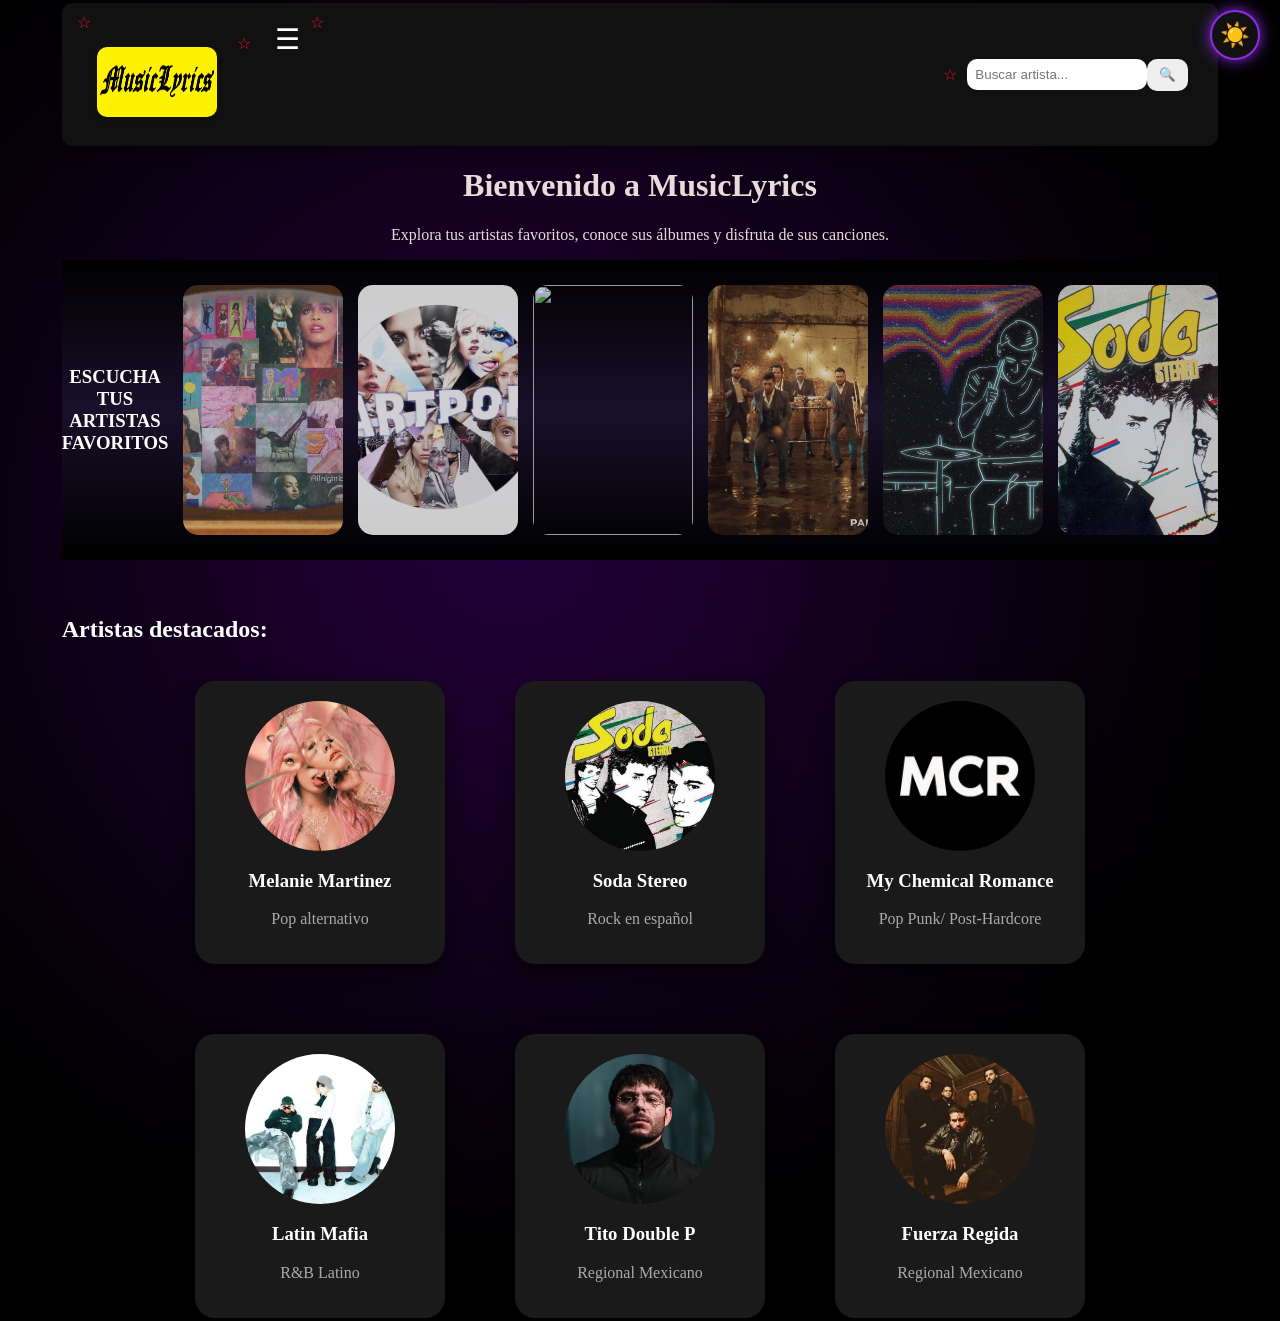
==== index.html @ 76484d8f "Telefono" ====
<!DOCTYPE html>
<html>

<head>
    <meta charset="UTF-8">
    <meta name="viewport" content="width=device-width, initial-scale=1.0">
    <link rel="stylesheet" href="MELANIE MARTINEZ.css">
</head>

<body style="font-family: 'Times New Roman', Times, serif;">
<center>

<table class="pagina">

<tr>
<td>

<nav class="menu-principal">
    <ul class="menu">

        <li>
            <a href="index.html">
                <img src="LOGO2.png" alt="Logo de MusicLyrics"
                width="120"
                height="70"
                style="box-shadow: 0 4px 8px rgba(0,0,0,0.1); border-radius:10px; overflow:hidden;">
            </a>
        </li>

        <li>
            <button class="menu-btn" onclick="toggleMenu()">☰</button>

            <div id="menuDesplegable" class="menu-contenido">
                <a href="index.html">🏠 Inicio</a>
                <a href="ACERCA.html">ℹ️ Acerca de esta página</a>
                <a href="creditos.html">👥 Créditos</a>
            </div>
        </li>

        <li>
            <button id="modo">☀️</button>
        </li>

        <li class="buscador">
            <input 
                id="buscarArtista" 
                type="text" 
                oninput="sugerenciasArtistas()" 
                onkeydown="enterBuscar(event)"
                placeholder="Buscar artista...">

            <button onclick="buscarArtista()">🔍</button>

            <div id="listaSugerencias"></div>
        </li>

    </ul>
</nav>

<Center>
<h1>Bienvenido a MusicLyrics</h1>
<p>Explora tus artistas favoritos, conoce sus álbumes y disfruta de sus canciones.</p>
</Center>
<div class="collage-artistas">
<H3 align="center">ESCUCHA TUS ARTISTAS FAVORITOS</H3>
    <img src="COLLAGE.gif">
    <img src="COLLAGE2.gif">
    <img src="GAY.gif">
    <img src="COLLAGE4.gif">
    <img src="COLLAGE5.gif">
    <img src="COLLAGE6.gif">
</div>
<br><br>

<h2 style="font-family: 'Times New Roman', Times, serif;">Artistas destacados:</h2>
<br>

<div class="contenedor-artistas">

    <div class="tarjeta-artista">
        <a href="MELANIE MARTINEZ.html">
            <img src="MELANIE.jpg">
        </a>
        <h3>Melanie Martinez</h3>
        <p>Pop alternativo</p>
    </div>


    <div class="tarjeta-artista">
        <a href="Soda Stereo.html">
            <img src="Soda Stereo.jpg">
        </a>
        <h3>Soda Stereo</h3>
        <p>Rock en español</p>
    </div>

        <div class="tarjeta-artista">
        <a href="My Chemical Romance.html">
            <img src="MCR.jpg">
        </a>
        <h3>My Chemical Romance</h3>
        <p>Pop Punk/ Post-Hardcore</p>
    </div>
        <div class="tarjeta-artista">
        <a href="Latin Mafia.html">
            <img src="Latin Mafia.jpg">
        </a>
        <h3>Latin Mafia</h3>
        <p>R&B Latino</p>
    </div>
        <div class="tarjeta-artista">
        <a href="Tito Double P.html">
            <img src="Tito Double P.jpg">
        </a>
        <h3>Tito Double P</h3>
        <p>Regional Mexicano</p>
    </div>
        <div class="tarjeta-artista">
        <a href="Fuerza Regida.html">
            <img src="Fuerza Regida.jpg">
        </a>
        <h3>Fuerza Regida</h3>
        <p>Regional Mexicano</p>
    </div>
</div>

</td>
</tr>
</table>

</center>
<script src="MELANIE MARTINEZ.JS"> </script>
</body>
</html>
---- MELANIE MARTINEZ.css ----
* {
    box-sizing: border-box;
}

.perfil img{
    border-radius: 50%;
    object-fit: cover;
}

.perfil{
    display: flex;
    align-items: center;
    gap: 30px;

    background: #161616;
    border-radius: 18px;
    padding: 20px;

    box-shadow: 0 0 20px rgba(255, 105, 180, .20);
    transition: .3s;
}

.perfil:hover{
    box-shadow: 0 0 35px rgba(255, 105, 180, .45);
    transform: translateY(-3px);
}

h1 {color:rgb(234, 219, 219)}
p {color:rgb(234, 219, 219)}

body{
    background-color:#000;
    font-family:Arial, Helvetica, sans-serif;
    color:white;
    margin:0;
    padding:20px;
}


/* Menú principal */
.menu-principal {
    background-color: #111;
    font-family: Arial, sans-serif;
    border-radius: 10px;
    margin-bottom: 10px;
    transition: 0.5s;
    box-shadow: 0 5px 15px rgba(0,0,0,0.3);
}

body.claro .menu-principal {
    background-color: #aa95fa;
}

.menu {
    list-style: none;
    margin: 0;
    padding: 0;
    display: flex;
}

.menu > li {
    position: relative;  /* Necesario para el submenú */
}

.menu > li > a {
    display: block;
    padding: 15px 20px;
    color: white;
    text-decoration: none;
}

.menu > li > a:hover {
    background-color: #555;
}

/* Submenú - oculto por defecto */
.submenu {
    position: absolute;
    top: 100%;
    left: 0;
    background-color: #444;
    list-style: none;
    padding: 0;
    margin: 0;
    min-width: 200px;
    display: none;  /* Oculta el submenú */
}

/* Mostrar submenú al pasar el mouse */
.menu > li:hover .submenu {
    display: block;  /* Muestra el submenú */
}

/* Estilo de los items del submenú */
.submenu li a {
    display: block;
    padding: 10px 15px;
    color: white;
    text-decoration: none;
    border-bottom: 1px solid #555;
}

.submenu li a:hover {
    background-color: #666;
}

/* Opcional: quitar borde inferior al último */
.submenu li:last-child a {
    border-bottom: none;
}

.buscador {
    display: flex;
    align-items: center;
    margin-left: auto;
    position:relative;
}

.buscador input {
    width: 180px;
    padding: 8px;
    border-radius: 10px;
    border: none;
}

.buscador button {
    padding: 8px 12px;
    border-radius: 10px;
    border: none;
    cursor: pointer;
}


.contenido-cancion{
    display:flex;
    gap:30px;
}


.letra{
    width:60%;
}


.video{
    width:40%;
}


.video iframe{
    width:100%;
    height:250px;
}

#letra{
    white-space: pre-line;
}

.albumes > details > summary{
    font-size: 22px;
    font-weight: bold;
    color: #ff80bf;
    cursor: pointer;
    margin-top: 15px;
    font-family: cursive;
}

.albumes details details summary{
    font-size: 16px;
    font-weight: normal;
    color: white;
    margin-left: 20px;
    cursor: pointer;
}

.contenedor{
    display:flex;
    gap:30px;
    align-items:flex-start;
}

.albumes{
    width:45%;
}

.contenido{
    width:55%;
    position:sticky;
    top:20px;
}


#letra{
    color: white;
}



.albumes > details > summary{
    font-size: 22px;
    font-weight: bold;
    color: #ff80bf;
    cursor: pointer;
    margin-top: 15px;
    font-family: cursive;
}


.album{
    display: flex;
    align-items: flex-start;
    gap: 20px;
    margin-bottom: 30px;
}

.album img{
    flex-shrink: 0;
}

.album details{
    margin: 0;
}

.album summary{
    font-size: 22px;
    font-weight: bold;
    color: white;
    font-family: cursive;
    cursor: pointer;
}

#audio{
    width: 60%;
}

button{
    font-family: 'Times New Roman', Times, serif;
}

.buscador{
    position: relative;
    margin-right:15px;
    font-family: 'Times New Roman', Times, serif;
}

#listaSugerencias{
    position:absolute;
    top:100%;
    left:0;
    background:#444;
    color:white;
    width:180px;
    z-index:10;
    border-radius:5px;
    overflow:hidden;
    font-size:14px;
}

#listaSugerencias div{
    padding:5px 10px;
    cursor:pointer;
    line-height:1.2;
}

#listaSugerencias div:hover{
    background:#666;
}

html{
    background:black;
}

.instagram{
    background: linear-gradient(
        45deg,
        #833AB4,
        #C13584,
        #E1306C,
        #FCAF45
    );
    -webkit-background-clip: text;
    -webkit-text-fill-color: transparent;
    text-decoration: none;
    font-weight: bold;
}

.facebook:link,
.facebook:visited{
    background: linear-gradient(
        45deg,
        #1877F2,
        #3B82F6,
        #60A5FA
    );
    -webkit-background-clip: text;
    -webkit-text-fill-color: transparent;
    text-decoration: none;
    font-weight: bold;
}

.x:link,
.x:visited{
    background: linear-gradient(
        45deg,
        #4d4646,
        #fefbfb,
        #6d65653f
    );
    -webkit-background-clip: text;
    -webkit-text-fill-color: transparent;
    text-decoration: none;
    font-weight: bold;
}

.letras.link,
.letras.visited{
    background: linear-gradient(
        45deg,
        #75de65,
        #a7b352,
        #7eae1d
    );
    -webkit-background-clip: text;
    -webkit-text-fill-color: transparent;
    text-decoration: none;
    font-weight: bold;
}

.facebook:hover{
    opacity: 0.8;
}

.youtube{
    color: #ff6b6b;
    text-decoration: none;
}

.youtube:hover{
    color: #ff9999;
}

.x{
    color: white;
    text-decoration: none;
}

.x:hover{
    color: white;
}

.letras{
    color: rgb(166, 217, 84);
    text-decoration: none;
}

.letras:hover{
    color: aquamarine;
}

.menu{
    position: relative;
}

.menu-btn{
    font-size:28px;
    background:none;
    border:none;
    color:white;
    cursor:pointer;
    padding:10px;
}

.menu-btn:hover{
    background: none;
    color: inherit;
        transform: scale(1.25);
    transition: 0.3s;
}

.menu-contenido{
    
    display:none;
    position:absolute;
    top:50px;
    left:0;
    background:#1d1d1d;
    min-width:220px;
    border-radius:10px;
    overflow:hidden;
    box-shadow:0 0 10px rgba(0,0,0,.5);
    z-index:1000;
}

.menu-contenido a{
    display:block;
    color:white;
    text-decoration:none;
    padding:15px;
    transition:.3s;
font-family: "Times New Roman", serif;
}

.menu-contenido a:hover{
    background:#6d28d9;
}

button{
    border:none;
    border-radius:8px;
    padding:8px 14px;
    cursor:pointer;
}

button:hover{
    background:#a855f7;
}

nav{
    padding: 10px 15px;
    align-items: center;
    width: 100%;
    box-sizing: border-box;
    margin: 0;
}

img:hover{
    transform: scale(1.05);
    transition: 0.3s;
}

#descargarCancion button{
    margin-top:10px;
    padding:8px 18px;
    border:none;
    border-radius:8px;
    background:#8e44ad;
    color:white;
    cursor:pointer;
    font-size:16px;
    transition:.3s;
}

#descargarCancion button:hover{
    background:#a85bd8;
    transform:scale(1.05);
}


.collage-artistas{
    width:100%;
    height:300px;
    display:flex;
    justify-content:center;
    align-items:center;
    gap:15px;
    overflow:hidden;
background: linear-gradient(
    to bottom,
    #000,
    #19102a,
    #000
);
}

.collage-artistas img{
    width:160px;
    height:250px;
    object-fit:cover;
    border-radius:15px;
    transition:.5s;
    opacity:.8;
}


.collage-artistas img:hover{
    transform:scale(1.15);
    opacity:1;
}

.tarjeta-artista{
    width: 250px;
    background: #1a1a1a;
    border-radius: 20px;
    padding: 20px;
    text-align: center;
    box-shadow: 0px 8px 20px rgba(0,0,0,0.5);
    transition: 0.3s;
}

.tarjeta-artista img{
    width: 150px;
    height: 150px;
    border-radius: 50%;
    object-fit: cover;
}

.tarjeta-artista:hover{
    transform: translateY(-10px);
}

.tarjeta-artista h3{
    color: white;
    margin-top: 15px;
}

.tarjeta-artista p{
    color: #aaa;
}

.contenedor-artistas{
    display: flex;
    flex-wrap: wrap;
    justify-content: center;
    gap: 70px;
}


/* Modo claro */
body.claro .tarjeta-artista{

    background:#ffffff;
    color:#111;
    box-shadow:0 8px 20px rgba(0,0,0,0.2);

}

.tarjeta-artista{

    background:#1a1a1a;
    color:white;

}

#modo{
    width: 50px;
    height: 50px;
    border-radius: 50%;
    border: 2px solid #8a2be2;
    background-color: #111;
    color: white;
    font-size: 24px;
    cursor: pointer;
    box-shadow: 0 0 15px #8a2be2;
    transition: 0.3s;

    display: flex;
    justify-content: center;
    align-items: center;
    line-height: 1;
}

#modo:hover{
    transform: scale(1.1) rotate(20deg);
}

#modo{
    margin-left: 15px;
    position: relative;
    top: 10px;
}

#modo{
    position: fixed;
    right: 20px;
    bottom: 20px;
}

.tarjeta-artista:hover{
    transform: translateY(-5px);
    box-shadow: 0 0 25px rgba(126, 21, 224, 0.7);
}

body.claro .tarjeta-artista:hover{
    box-shadow: 0 0 25px rgba(120,80,255,0.8);
}

body{
    background:
        radial-gradient(circle at 20% 20%, #24003a, transparent 25%),
        radial-gradient(circle at 80% 80%, #03002b, transparent 25%),
        #000000;

    background-size: 200% 200%;
    animation: luces 12s infinite alternate;
}


@keyframes luces{

    from{
        background-position:0% 0%;
    }

    to{
        background-position:100% 100%;
    }

}

body.claro{
    background:
        radial-gradient(circle at 20% 20%, #645090, transparent 25%),
        radial-gradient(circle at 80% 80%, #456b89, transparent 25%),
        #944c4c;

    background-size: 200% 200%;
    animation: lucesClaro 12s infinite alternate;

    color:rgb(253, 252, 252);
}


@keyframes lucesClaro{

    0%{
        background-position:0% 0%;
    }

    50%{
        background-position:100% 50%;
    }

    100%{
        background-position:0% 100%;
    }

}

body.claro .tarjeta-artista{
    background-color: #252033;
    color: white;
}

.tarjeta-artista{
    background-color: #1a1a1a;
    color: white;
}

ul {
    list-style: none;
}

ul li::before {
content: "☆"; color: crimson;
    margin-right: 10px;
}


body {
    width: 100%;
    margin: 0;
    padding: 0;
    box-sizing: border-box;
}

.pagina {
    width: 80%;
    margin: auto;
}

@media (max-width: 768px) {

    .pagina {
        width: 100%;
    }

    body {
        width: 100%;
        padding: 0;
        box-sizing: border-box;
    }

    .menu-principal {
        width: 100%;
        box-sizing: border-box;
    }

    nav {
        width: 100%;
        box-sizing: border-box;
    }

    .collage-artistas {
        width: 100%;
        height: auto;
        min-height: 250px;
        flex-wrap: wrap;
        padding: 15px;
        box-sizing: border-box;
        gap: 10px;
    }

    .collage-artistas img {
        width: 100px;
        height: 160px;
    }

    .contenedor-artistas {
        width: 100%;
        gap: 20px;
        padding: 10px;
        box-sizing: border-box;
    }

    .tarjeta-artista {
        width: 150px;
        padding: 15px;
        box-sizing: border-box;
    }

    .tarjeta-artista img {
        width: 110px;
        height: 110px;
    }

    .collage-artistas h3 {
        width: 100%;
        text-align: center;
        flex-basis: 100%;
    }
}
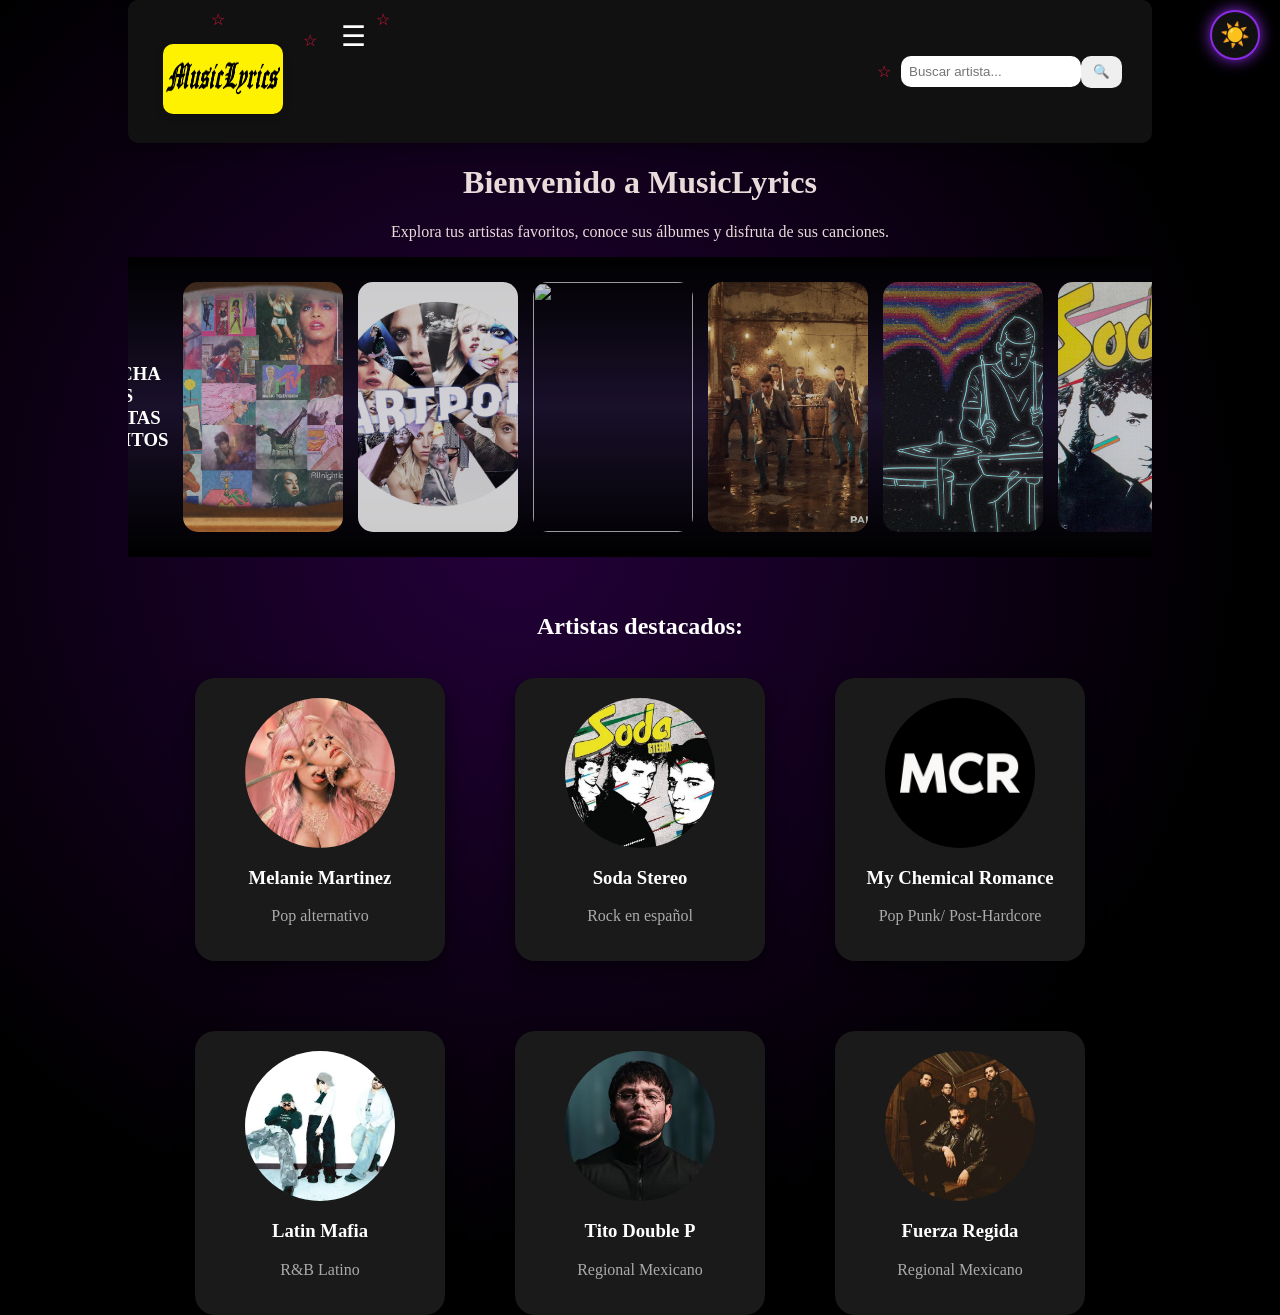
==== commit 2b8efa0c: "Phone" ====
--- a/index.html
+++ b/index.html
@@ -10,10 +10,7 @@
 <body style="font-family: 'Times New Roman', Times, serif;">
 <center>
 
-<table class="pagina">
-
-<tr>
-<td>
+<div class="pagina">
 
 <nav class="menu-principal">
     <ul class="menu">
@@ -122,13 +119,10 @@
         <h3>Fuerza Regida</h3>
         <p>Regional Mexicano</p>
     </div>
-</div>
-
-</td>
-</tr>
 </table>
 
 </center>
+</div>
 <script src="MELANIE MARTINEZ.JS"> </script>
 </body>
 </html>
--- a/MELANIE MARTINEZ.css
+++ b/MELANIE MARTINEZ.css
@@ -173,10 +173,10 @@
     cursor: pointer;
 }
 
-.contenedor{
-    display:flex;
-    gap:30px;
-    align-items:flex-start;
+.contenedor {
+    display: flex;
+    gap: 30px;
+    align-items: flex-start;
 }
 
 .albumes{
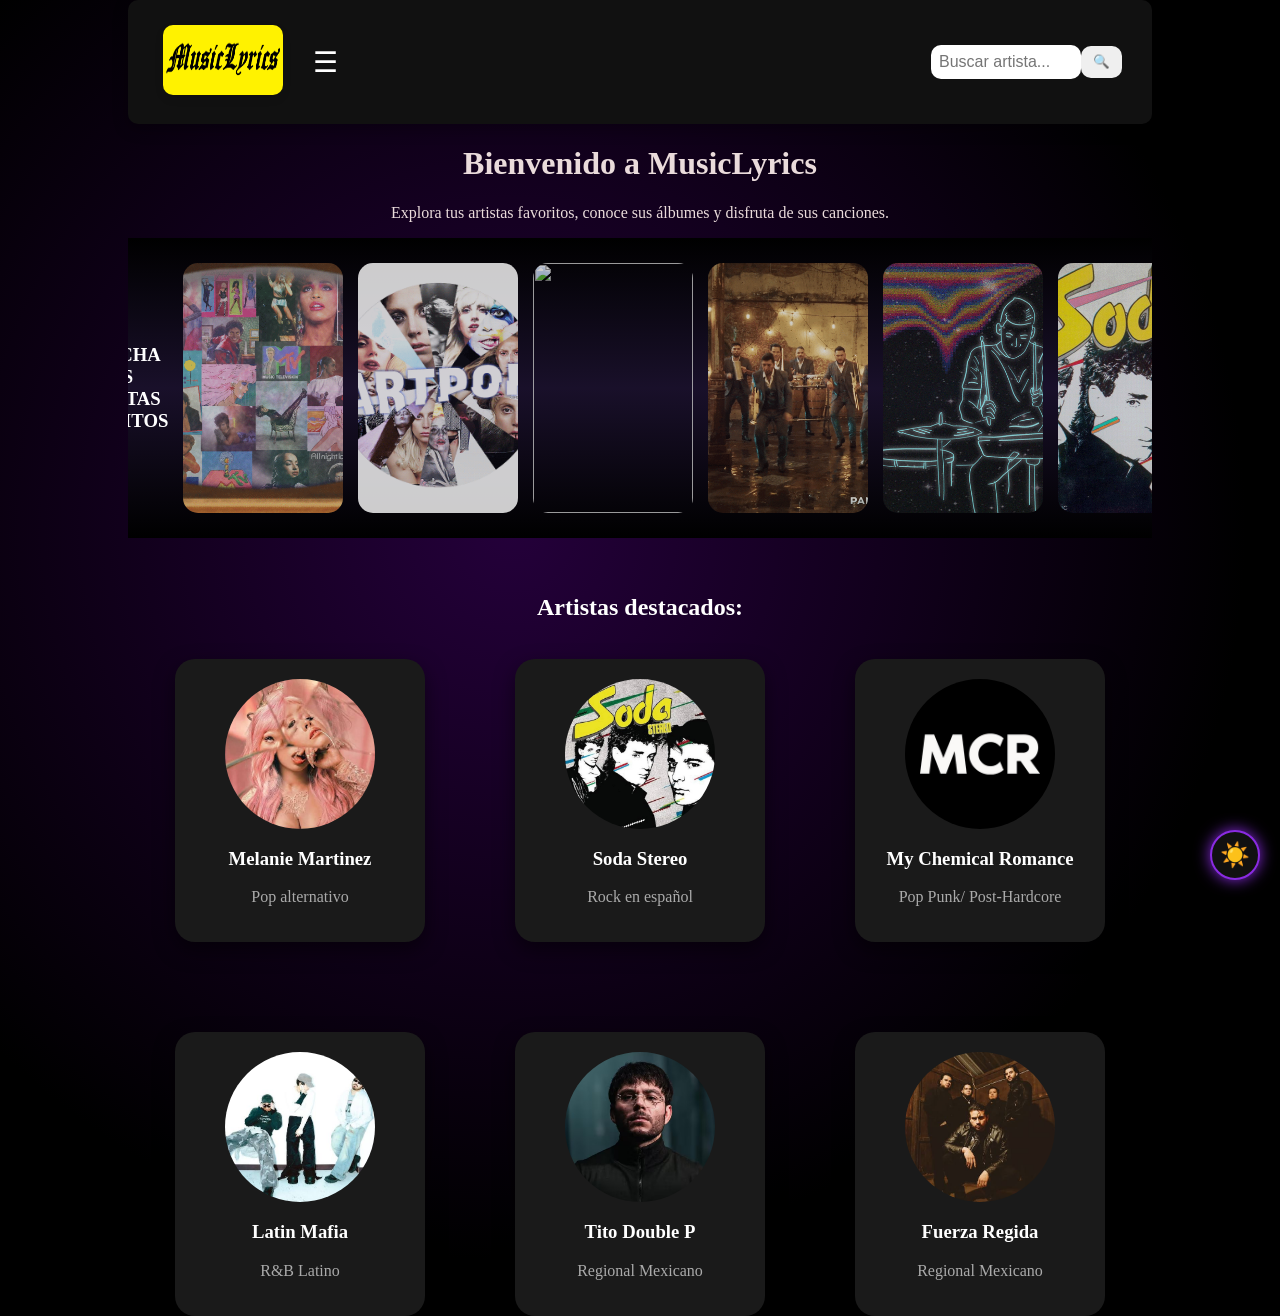
==== commit 6a019e49: "Telefono" ====
--- a/index.html
+++ b/index.html
@@ -1,9 +1,12 @@
 <!DOCTYPE html>
-<html>
+<html lang="es" translate="no">
 
 <head>
     <meta charset="UTF-8">
     <meta name="viewport" content="width=device-width, initial-scale=1.0">
+
+    <meta name="google" content="notranslate">
+
     <link rel="stylesheet" href="MELANIE MARTINEZ.css">
 </head>
 
--- a/MELANIE MARTINEZ.css
+++ b/MELANIE MARTINEZ.css
@@ -56,6 +56,8 @@
     margin: 0;
     padding: 0;
     display: flex;
+    align-items: center;
+    width: 100%;
 }
 
 .menu > li {
@@ -113,14 +115,17 @@
     display: flex;
     align-items: center;
     margin-left: auto;
-    position:relative;
+    margin-right: 0;
+    position: relative;
+    font-family: 'Times New Roman', Times, serif;
 }
 
 .buscador input {
-    width: 180px;
+    width: 150px;
     padding: 8px;
     border-radius: 10px;
     border: none;
+    font-size: 16px;
 }
 
 .buscador button {
@@ -229,8 +234,8 @@
     cursor: pointer;
 }
 
-#audio{
-    width: 60%;
+#audio {
+    width: 80%;
 }
 
 button{
@@ -266,9 +271,7 @@
     background:#666;
 }
 
-html{
-    background:black;
-}
+
 
 .instagram{
     background: linear-gradient(
@@ -511,7 +514,7 @@
     display: flex;
     flex-wrap: wrap;
     justify-content: center;
-    gap: 70px;
+    gap: 90px;
 }
 
 
@@ -531,38 +534,33 @@
 
 }
 
-#modo{
-    width: 50px;
-    height: 50px;
-    border-radius: 50%;
-    border: 2px solid #8a2be2;
-    background-color: #111;
-    color: white;
-    font-size: 24px;
-    cursor: pointer;
-    box-shadow: 0 0 15px #8a2be2;
-    transition: 0.3s;
-
-    display: flex;
-    justify-content: center;
-    align-items: center;
-    line-height: 1;
-}
-
-#modo:hover{
-    transform: scale(1.1) rotate(20deg);
-}
-
-#modo{
-    margin-left: 15px;
-    position: relative;
-    top: 10px;
-}
-
-#modo{
-    position: fixed;
-    right: 20px;
-    bottom: 20px;
+#modo { 
+    width: 50px; 
+    height: 50px; 
+    border-radius: 50%; 
+    border: 2px solid #8a2be2; 
+    background-color: #111; 
+    color: white; 
+    font-size: 24px; 
+    cursor: pointer; 
+    box-shadow: 0 0 15px #8a2be2; 
+    transition: 0.3s; 
+
+    display: flex; 
+    justify-content: center; 
+    align-items: center; 
+    line-height: 1; 
+} 
+
+#modo:hover { 
+    transform: scale(1.1) rotate(20deg); 
+}
+
+#modo { 
+    position: fixed; 
+    right: 20px; 
+    bottom: 20px; 
+    z-index: 9999; 
 }
 
 .tarjeta-artista:hover{
@@ -640,8 +638,9 @@
     list-style: none;
 }
 
-ul li::before {
-content: "☆"; color: crimson;
+.lista-estrellas li::before {
+    content: "☆";
+    color: crimson;
     margin-right: 10px;
 }
 
@@ -660,62 +659,376 @@
 
 @media (max-width: 768px) {
 
+    /* =========================
+       CONFIGURACIÓN GENERAL
+       ========================= */
+
+    body {
+        width: 100%;
+        margin: 0;
+        padding: 0;
+        overflow-x: hidden;
+    }
+
     .pagina {
         width: 100%;
-    }
-
-    body {
-        width: 100%;
-        padding: 0;
-        box-sizing: border-box;
-    }
+        margin: 0;
+    }
+
+
+    /* =========================
+       MENÚ
+       ========================= */
 
     .menu-principal {
         width: 100%;
-        box-sizing: border-box;
+        border-radius: 0;
+        margin-bottom: 10px;
     }
 
     nav {
         width: 100%;
-        box-sizing: border-box;
-    }
+        padding: 8px 5px;
+    }
+
+    .menu {
+        width: 100%;
+        display: flex;
+        align-items: center;
+        transform: none;
+    }
+
+    /* Logo */
+
+    .menu > li:first-child img {
+        width: 85px;
+        height: auto;
+    }
+
+    /* Botón hamburguesa */
+
+    .menu-btn {
+        font-size: 25px;
+        padding: 8px;
+    }
+
+    /* Botón modo claro */
+
+    nav.menu-principal .menu > li:nth-child(3) {
+        position: fixed;
+        right: 12px;
+        bottom: 12px;
+        z-index: 9999;
+    }
+
+    nav.menu-principal #modo {
+        position: relative;
+        top: auto;
+        right: auto;
+        bottom: auto;
+
+        width: 42px;
+        height: 42px;
+        font-size: 20px;
+    }
+
+
+    /* =========================
+       BUSCADOR
+       ========================= */
+
+    .buscador {
+        margin-left: auto;
+        margin-right: 5px;
+        min-width: 0;
+    }
+
+.buscador input {
+    width: 120px;
+    padding: 7px;
+    font-size: 16px;
+}
+
+    .buscador button {
+        padding: 7px 9px;
+    }
+
+    #listaSugerencias {
+        width: 160px;
+        right: 0;
+        left: auto;
+    }
+
+
+    /* =========================
+       TÍTULOS
+       ========================= */
+
+    h1 {
+        font-size: 28px;
+        padding: 0 10px;
+    }
+
+    h2 {
+        font-size: 24px;
+        padding: 0 10px;
+    }
+
+    p {
+        padding: 0 10px;
+    }
+
+
+    /* =========================
+       COLLAGE
+       ========================= */
 
     .collage-artistas {
         width: 100%;
         height: auto;
-        min-height: 250px;
+        min-height: 0;
+
+        display: flex;
         flex-wrap: wrap;
-        padding: 15px;
-        box-sizing: border-box;
-        gap: 10px;
+        justify-content: center;
+
+        padding: 15px 5px;
+        gap: 8px;
+    }
+
+    .collage-artistas h3 {
+        width: 100%;
+        flex-basis: 100%;
+        text-align: center;
+        margin: 5px 0 10px;
     }
 
     .collage-artistas img {
         width: 100px;
-        height: 160px;
-    }
+        height: 150px;
+        object-fit: cover;
+    }
+
+
+    /* =========================
+       ARTISTAS DESTACADOS
+       ========================= */
 
     .contenedor-artistas {
         width: 100%;
+        display: flex;
+        flex-wrap: wrap;
+        justify-content: center;
+        gap: 15px;
+
+        padding: 10px;
+    }
+
+    .tarjeta-artista {
+        width: calc(50% - 10px);
+        max-width: 180px;
+
+        padding: 12px;
+        border-radius: 15px;
+    }
+
+    .tarjeta-artista img {
+        width: 100px;
+        height: 100px;
+    }
+
+    .tarjeta-artista h3 {
+        font-size: 16px;
+        margin-top: 10px;
+    }
+
+    .tarjeta-artista p {
+        font-size: 14px;
+        padding: 0;
+    }
+
+/* =========================
+   PERFIL DE MELANIE
+   ========================= */
+
+.perfil.artista {
+    width: 95% !important;
+    margin: 0 auto !important;
+
+    display: flex !important;
+    flex-direction: row !important;
+    align-items: center !important;
+
+    gap: 12px !important;
+    padding: 12px !important;
+
+    text-align: left !important;
+}
+
+.perfil.artista > img {
+    width: 100px !important;
+    height: 100px !important;
+
+    flex-shrink: 0;
+}
+
+.perfil.artista .informacion {
+    flex: 1;
+    min-width: 0;
+
+    text-align: left !important;
+}
+
+.perfil.artista .informacion h1 {
+    font-size: 21px !important;
+    margin: 0 0 8px 0 !important;
+    padding: 0 !important;
+    text-align: left !important;
+}
+
+/* Spotify */
+
+.perfil.artista .informacion > .perfil {
+    display: flex !important;
+    flex-direction: row !important;
+    align-items: center !important;
+    justify-content: flex-start !important;
+
+    width: auto !important;
+    margin: 0 !important;
+    padding: 0 !important;
+
+    gap: 7px !important;
+
+    background: transparent !important;
+    box-shadow: none !important;
+    border-radius: 0 !important;
+}
+
+.perfil.artista .informacion > .perfil img {
+    width: 40px !important;
+    height: 40px !important;
+    flex-shrink: 0;
+}
+
+.perfil.artista .informacion > .perfil a {
+    font-size: 14px;
+    white-space: nowrap;
+}
+
+/* Forzar todo el contenido del perfil a la izquierda */
+.perfil.artista,
+.perfil.artista * {
+    text-align: left !important;
+}
+    /* =========================
+       ÁLBUMES + CONTENIDO
+       ========================= */
+
+    .contenedor {
+        width: 100%;
+
+        display: flex;
+        flex-direction: column;
+
         gap: 20px;
-        padding: 10px;
-        box-sizing: border-box;
-    }
-
-    .tarjeta-artista {
-        width: 150px;
-        padding: 15px;
-        box-sizing: border-box;
-    }
-
-    .tarjeta-artista img {
-        width: 110px;
-        height: 110px;
-    }
-
-    .collage-artistas h3 {
-        width: 100%;
-        text-align: center;
-        flex-basis: 100%;
-    }
-}
+    }
+
+    .albumes {
+        width: 100%;
+        padding: 0 10px;
+    }
+
+    .contenido {
+        width: 100%;
+        padding: 0 10px;
+
+        position: static;
+    }
+
+
+    /* =========================
+       ÁLBUM INDIVIDUAL
+       ========================= */
+
+    .album {
+        width: 100%;
+
+        display: flex;
+        align-items: flex-start;
+
+        gap: 15px;
+        margin-bottom: 20px;
+    }
+
+    .album img {
+        width: 100px;
+        height: 100px;
+        object-fit: cover;
+    }
+
+    .album summary {
+        font-size: 18px;
+    }
+
+
+    /* =========================
+       LETRA + VIDEO
+       ========================= */
+
+    .contenido-cancion {
+        width: 100%;
+
+        display: flex;
+        flex-direction: column;
+
+        gap: 20px;
+    }
+
+    .letra {
+        width: 100%;
+    }
+
+    .video {
+        width: 100%;
+    }
+
+    .video iframe {
+        width: 100%;
+        height: 220px;
+    }
+
+    #letra {
+        width: 100%;
+        font-size: 16px;
+        line-height: 1.5;
+
+        white-space: pre-line;
+        overflow-wrap: break-word;
+    }
+
+    #audio {
+        width: 100%;
+    }
+
+
+    /* =========================
+       SUBMENÚ
+       ========================= */
+
+    .menu-contenido {
+        left: 0;
+        top: 45px;
+        min-width: 200px;
+    }
+
+    .menu-contenido a {
+        padding: 13px;
+    }
+
+    table {
+        width: 100% !important;
+        max-width: 100% !important;
+    }
+
+}
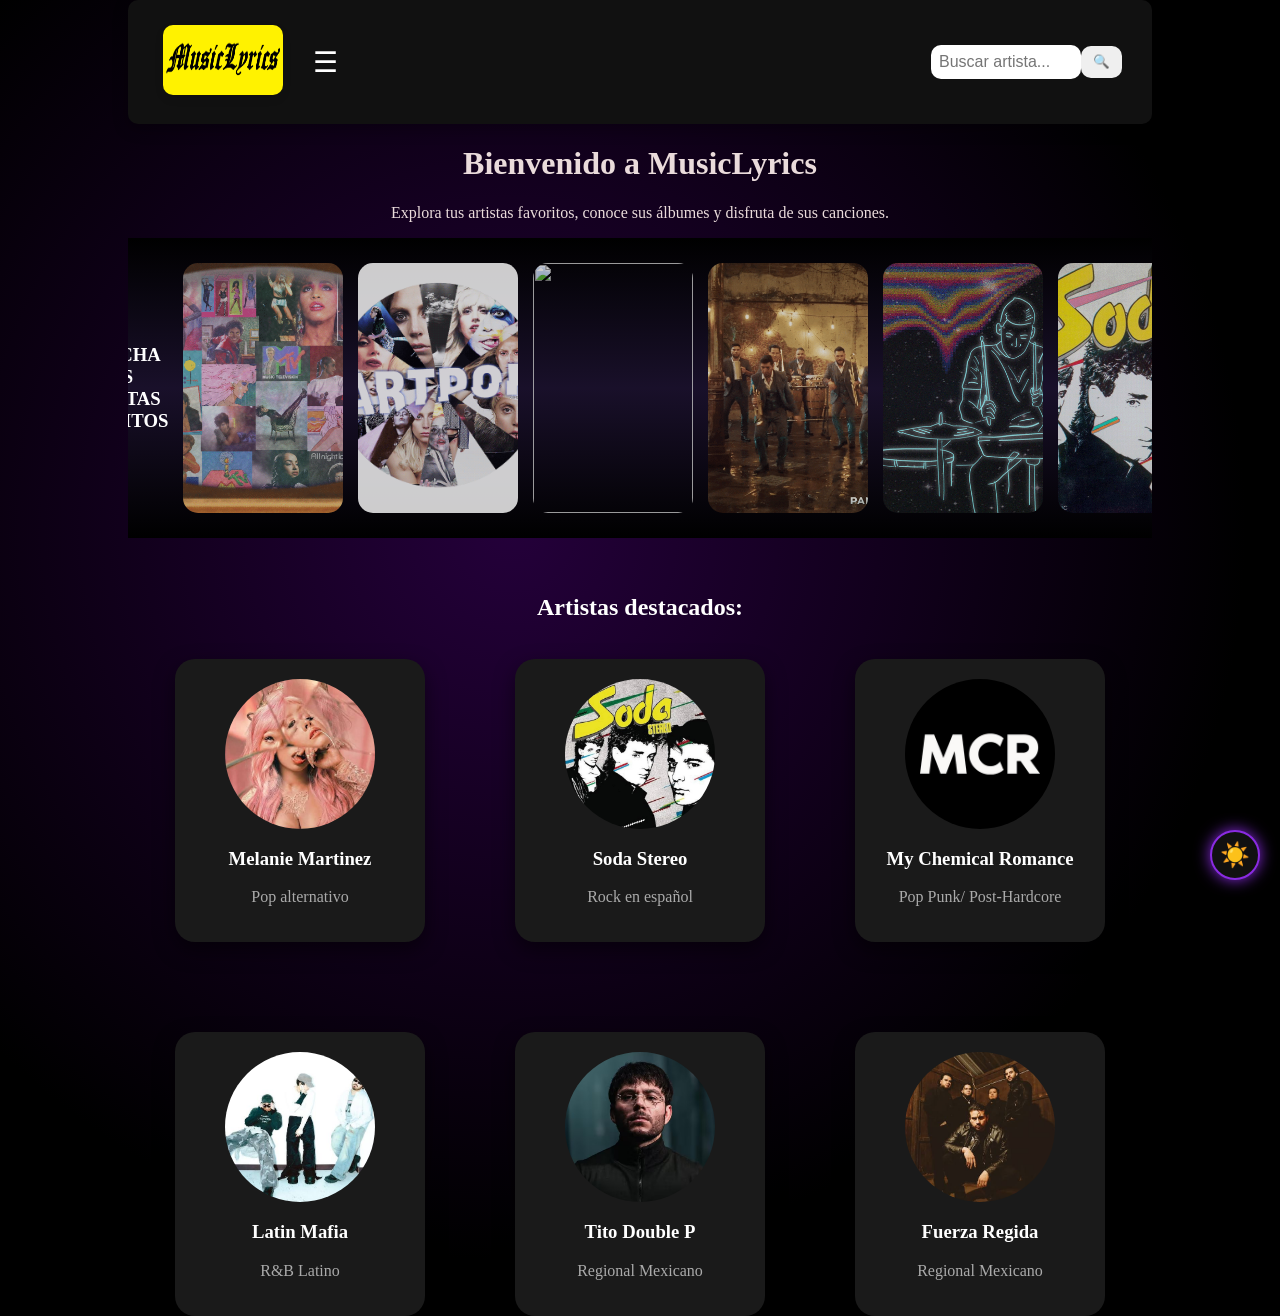
==== commit af7be133: "Telefono" ====
--- a/index.html
+++ b/index.html
@@ -1,11 +1,9 @@
 <!DOCTYPE html>
-<html lang="es" translate="no">
+<html lang="es">
 
 <head>
     <meta charset="UTF-8">
     <meta name="viewport" content="width=device-width, initial-scale=1.0">
-
-    <meta name="google" content="notranslate">
 
     <link rel="stylesheet" href="MELANIE MARTINEZ.css">
 </head>
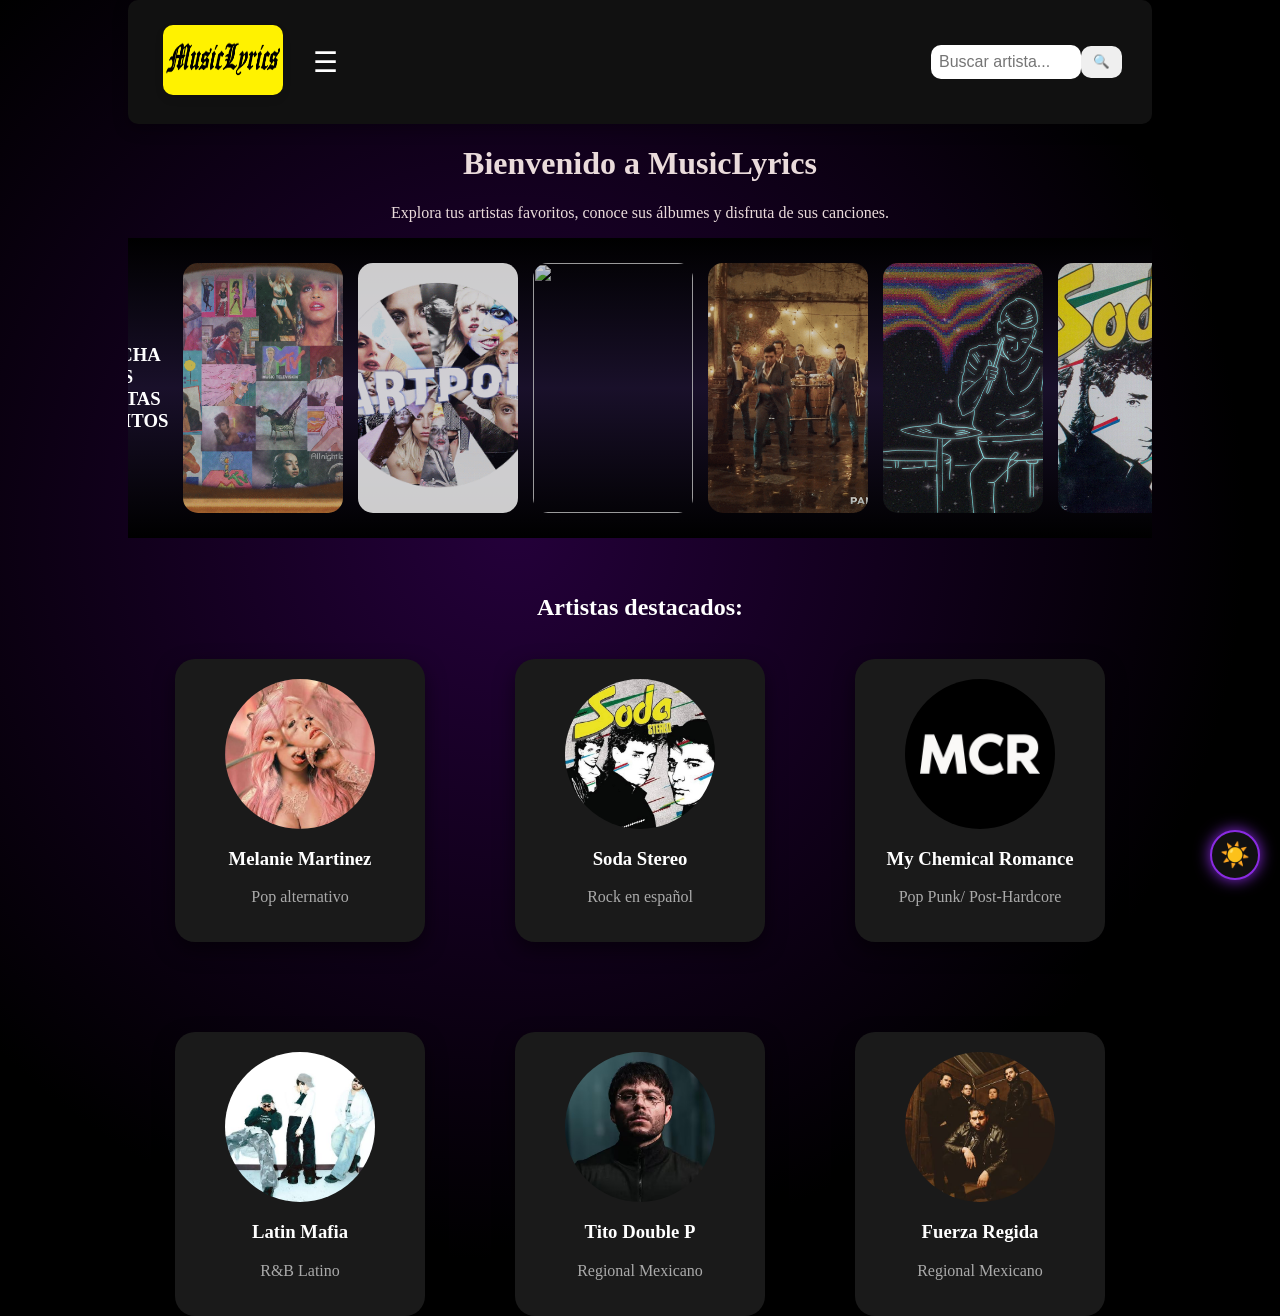
==== commit 6ae15f14: "Icono" ====
--- a/index.html
+++ b/index.html
@@ -2,6 +2,7 @@
 <html lang="es">
 
 <head>
+    <link rel="icon" href="Icono.png" type="image/png">
     <meta charset="UTF-8">
     <meta name="viewport" content="width=device-width, initial-scale=1.0">
 
--- a/MELANIE MARTINEZ.css
+++ b/MELANIE MARTINEZ.css
@@ -1030,5 +1030,40 @@
         width: 100% !important;
         max-width: 100% !important;
     }
-
-}
+    
+    .controles-musica button {
+        width: 45px;
+        height: 35px;
+        font-size: 16px;
+    }
+}
+
+.controles-musica {
+    display: flex;
+    align-items: center;
+    width: 100%;
+    gap: 5px;
+}
+
+.controles-musica audio {
+    flex: 1;
+    min-width: 0;
+}
+
+.controles-musica button {
+    width: 55px;
+    height: 40px;
+    padding: 0;
+    border: none;
+    border-radius: 5px;
+    background-color: rgba(17, 17, 17, 0.65);
+    color: white;
+    font-size: 18px;
+    cursor: pointer;
+    transition: 0.2s;
+    flex-shrink: 0;
+}
+
+.controles-musica button:hover {
+    background-color: rgba(51, 51, 51, 0.85);
+}
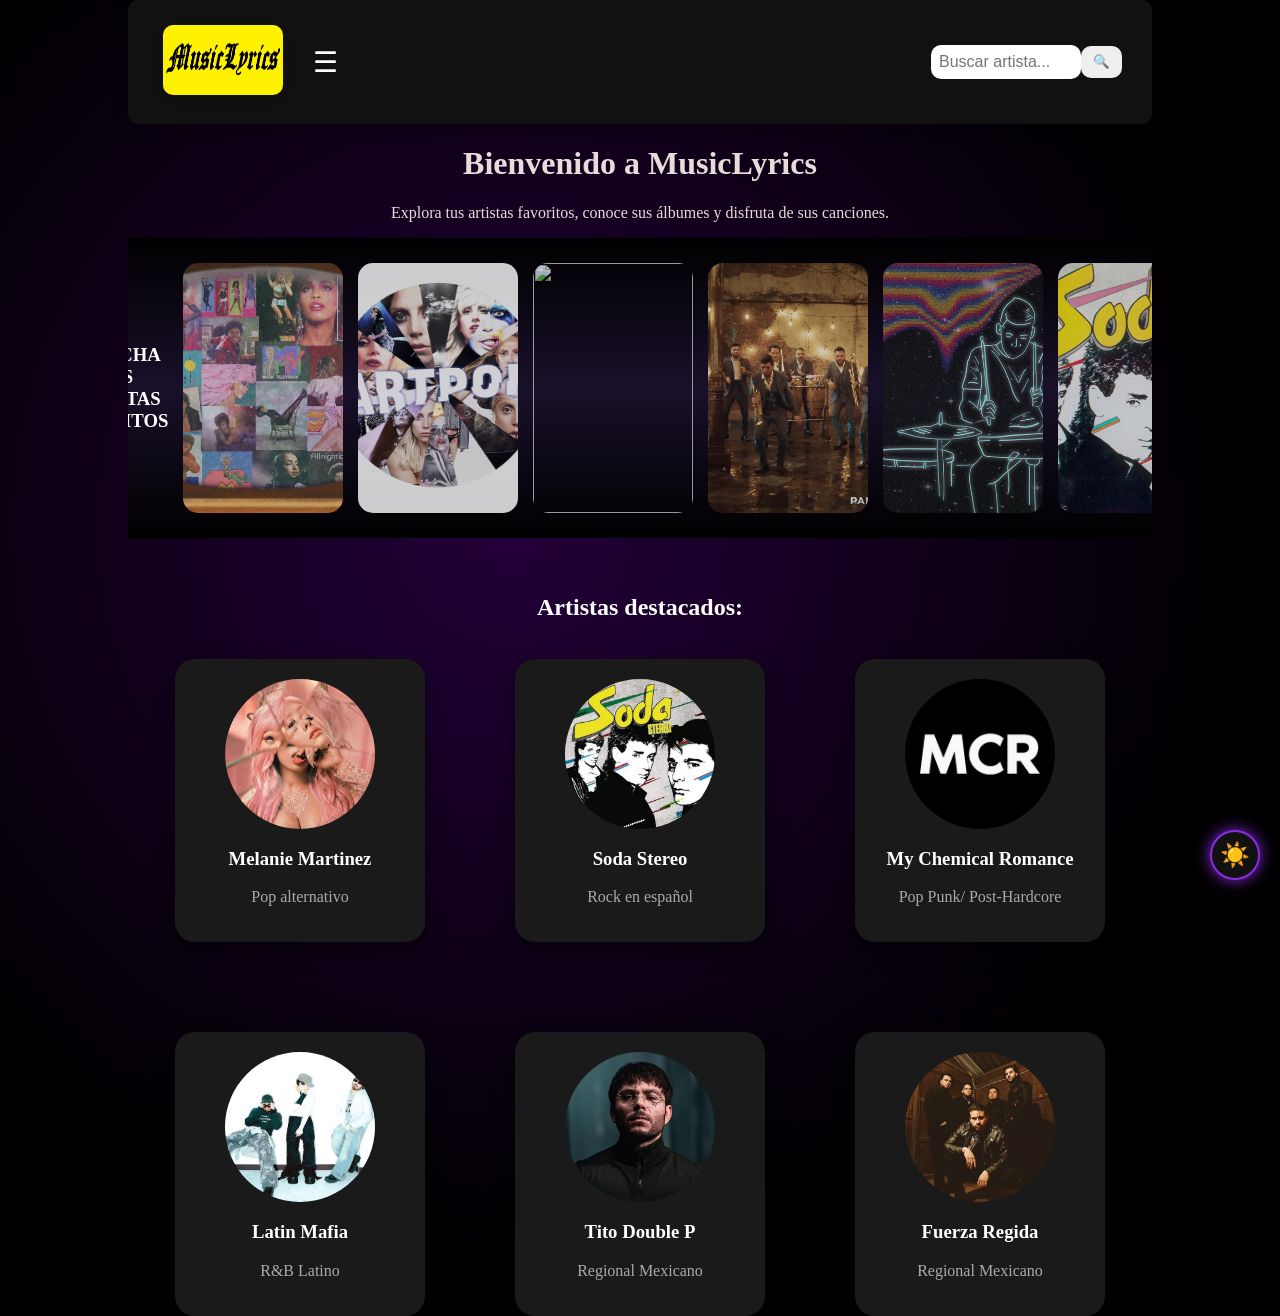
==== commit 154205d8: "Ícono" ====
--- a/index.html
+++ b/index.html
@@ -2,7 +2,7 @@
 <html lang="es">
 
 <head>
-    <link rel="icon" href="Icono.png" type="image/png">
+    <link rel="icon" href="Ícono.png" type="image/png">
     <meta charset="UTF-8">
     <meta name="viewport" content="width=device-width, initial-scale=1.0">
 
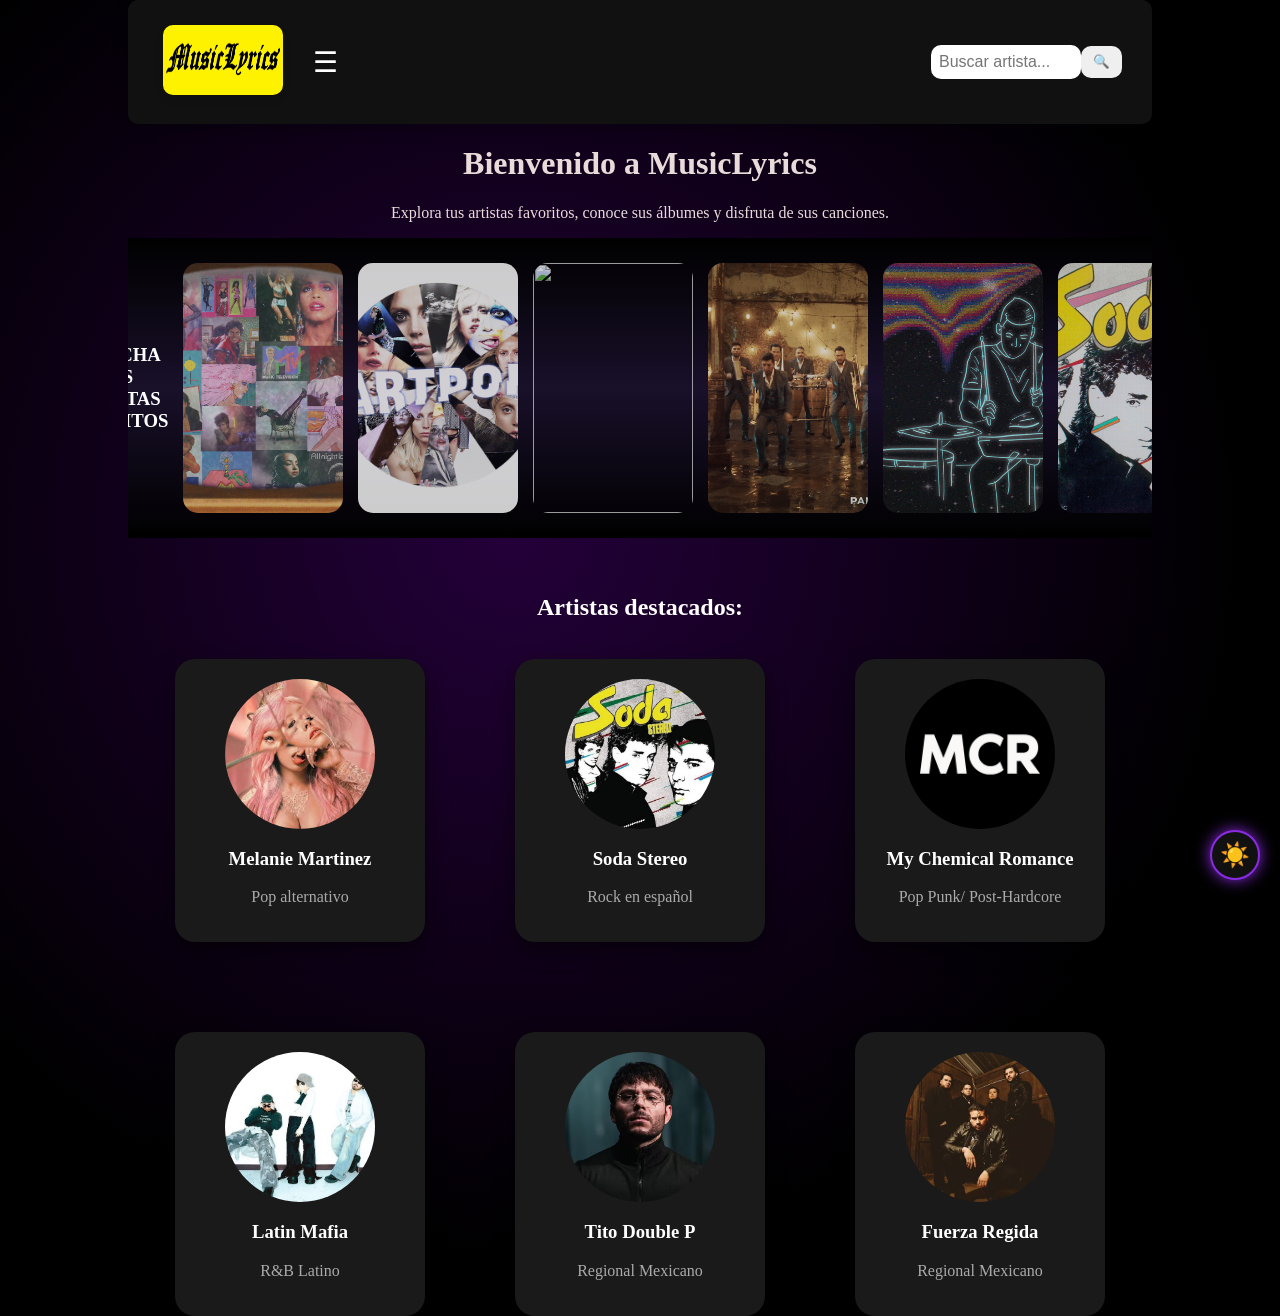
==== commit 03828cba: "Icono" ====
--- a/index.html
+++ b/index.html
@@ -2,7 +2,7 @@
 <html lang="es">
 
 <head>
-    <link rel="icon" href="Ícono.png" type="image/png">
+    <link rel="icon" href="Icono.png" type="image/png">
     <meta charset="UTF-8">
     <meta name="viewport" content="width=device-width, initial-scale=1.0">
 
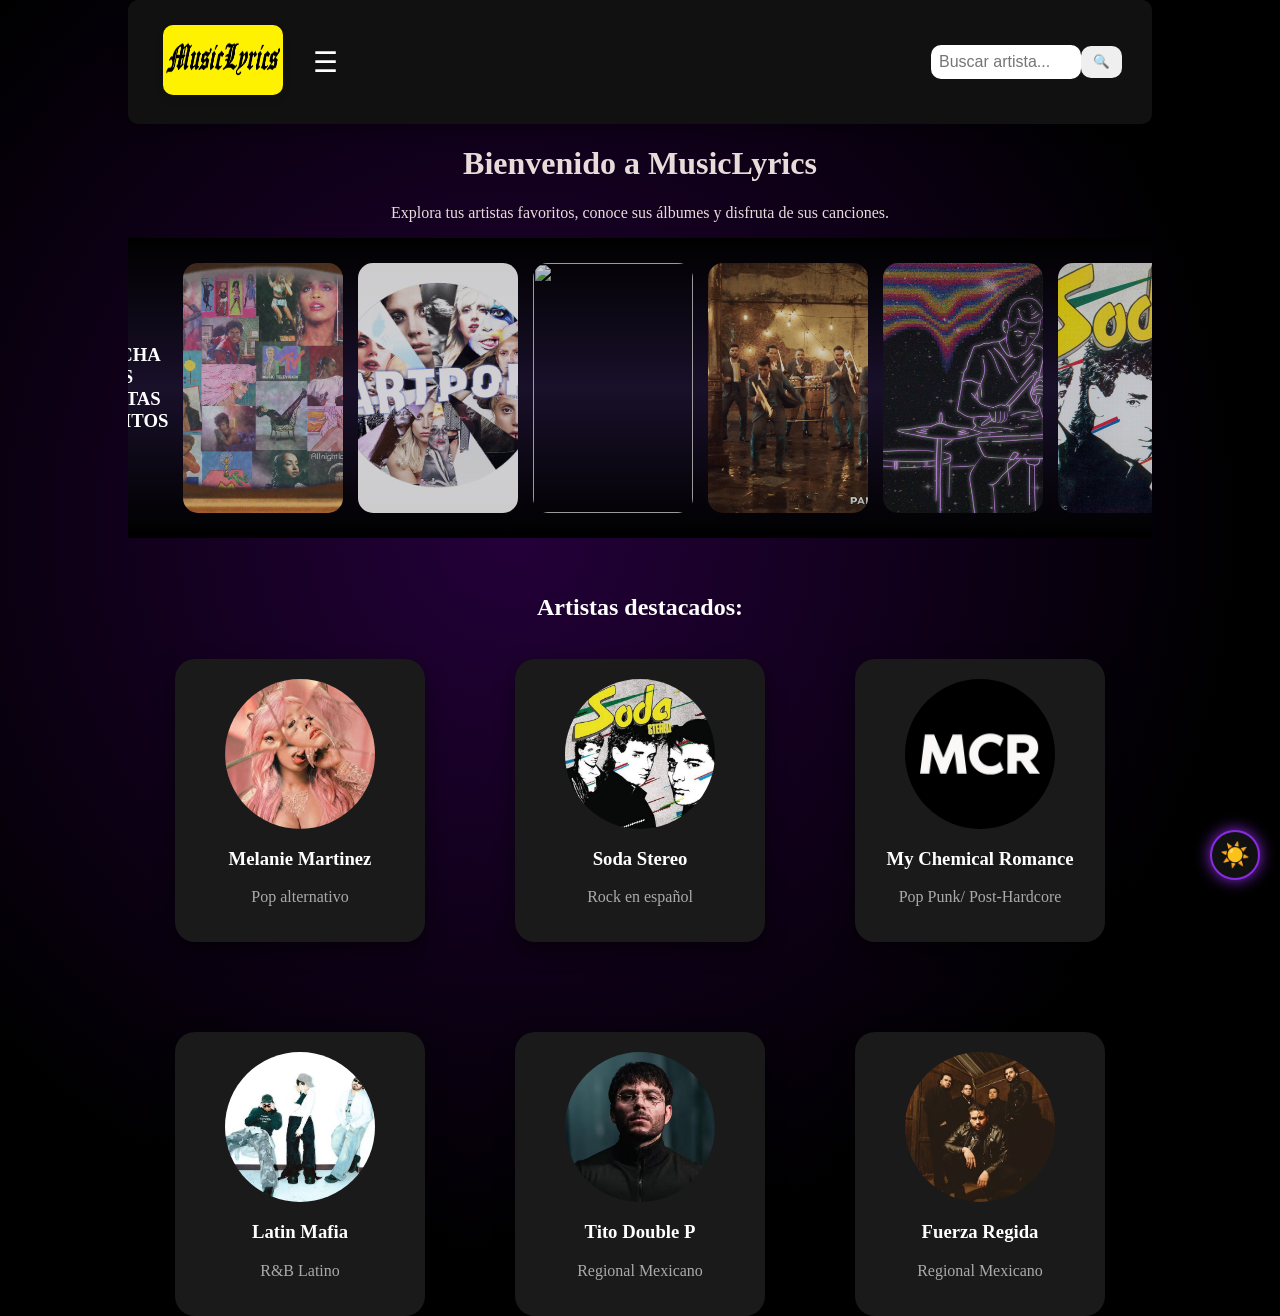
==== commit 8dd18593: "Icono" ====
--- a/index.html
+++ b/index.html
@@ -2,7 +2,7 @@
 <html lang="es">
 
 <head>
-    <link rel="icon" href="Icono.png" type="image/png">
+    <link rel="icon" href="Icono2.png" type="image/png">
     <meta charset="UTF-8">
     <meta name="viewport" content="width=device-width, initial-scale=1.0">
 
